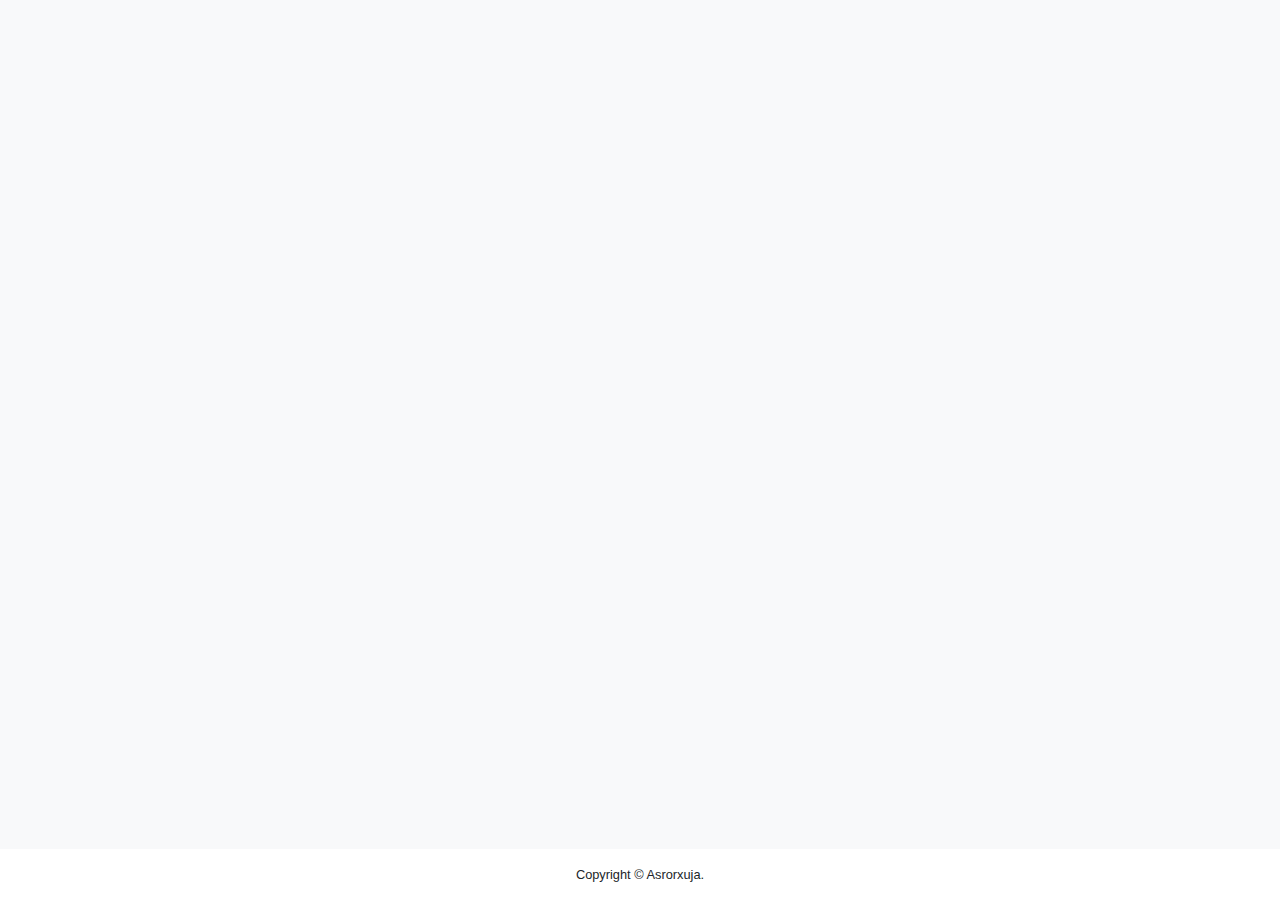
==== index.html @ 5fe17bbd "initial commit" ====
<!doctype html>
<html class="h-100" lang="en">
<head>
  <meta charset="utf-8">
  <meta name="viewport" content="width=device-width, initial-scale=1, shrink-to-fit=no">
  <title>eCommerce | Product</title>
  <link rel="stylesheet" href="css/bootstrap.min.css">
  <link rel="stylesheet" href="css/styles.css">
</head>
<body class="d-flex flex-column h-100 bg-light">



  <footer class="site-footer py-3 mt-auto text-center bg-white">
    <div class="container">
      <p class="mb-0 small">Copyright &copy; Asrorxuja.</p>
    </div>
  </footer>


  <script src="js/jquery-3.6.0.min.js"></script>
  <script src="js/bootstrap.bundle.min.js"></script>
</body>
</html>
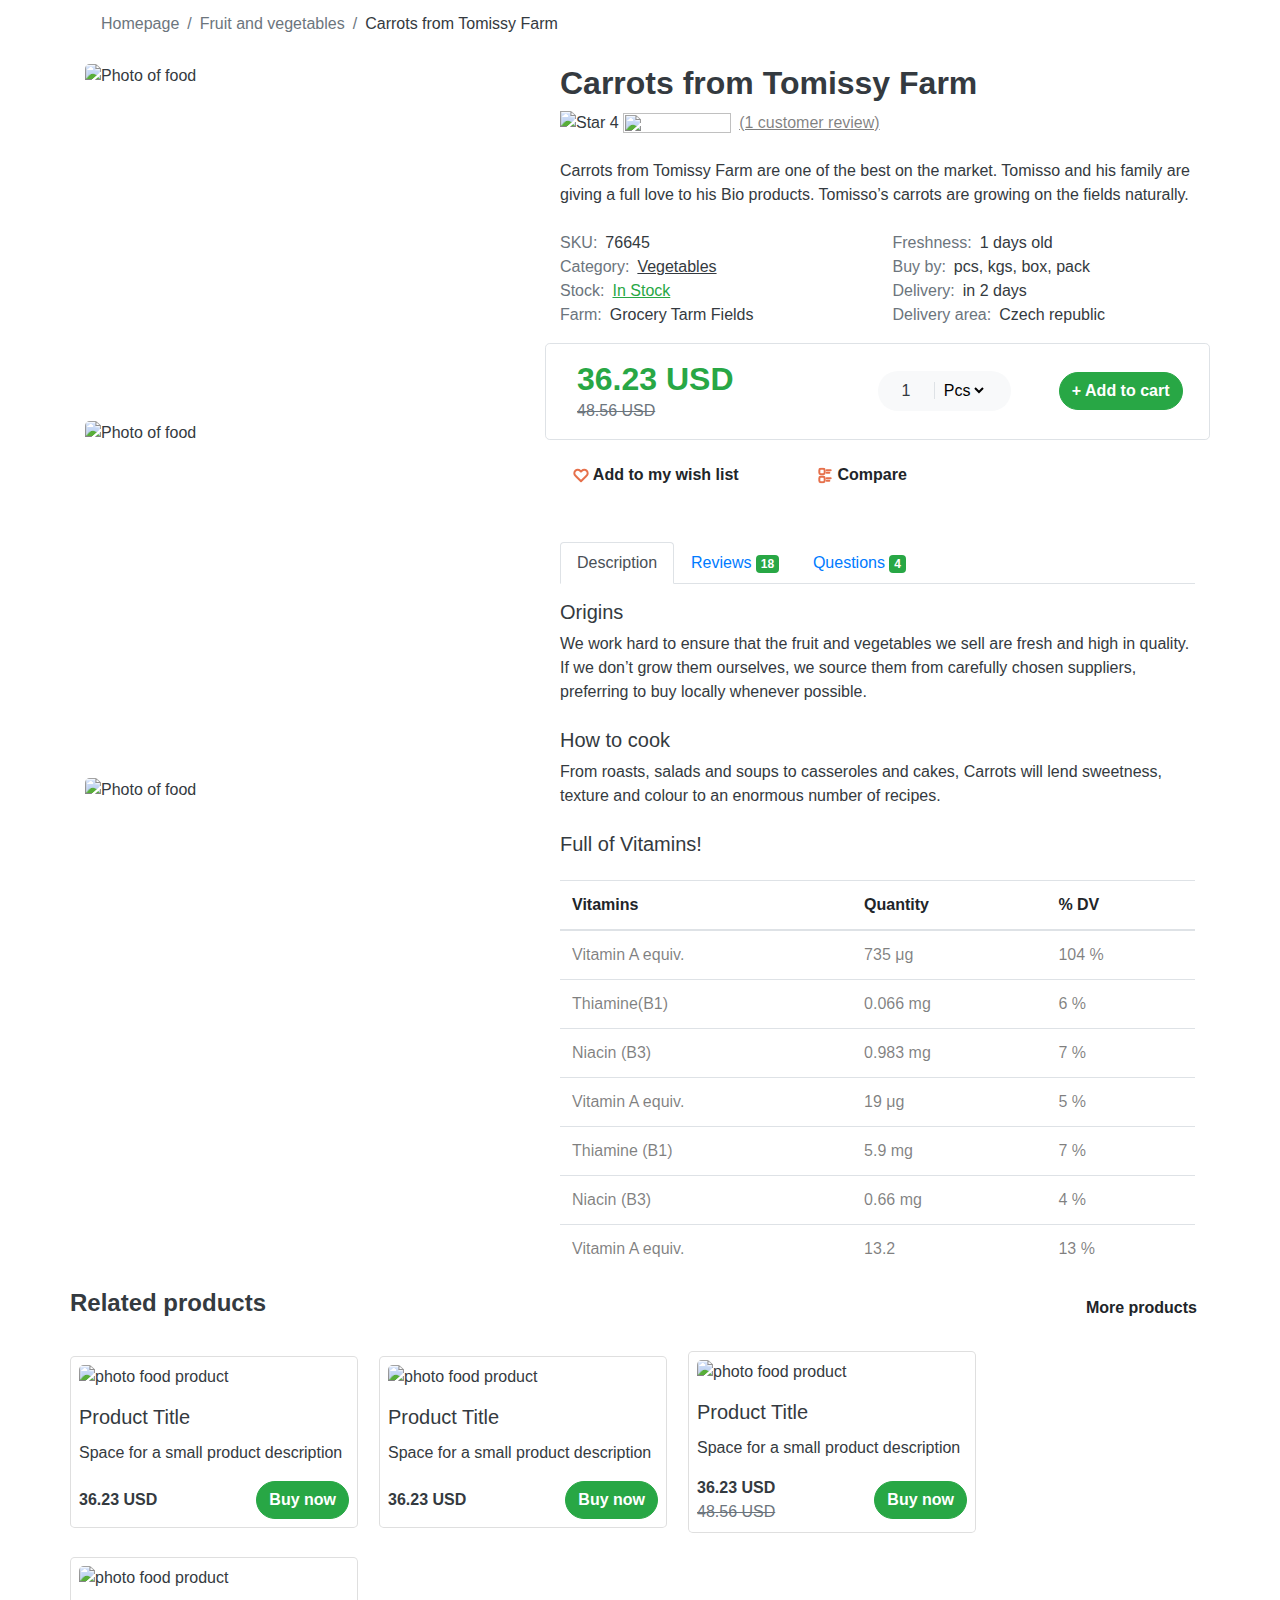
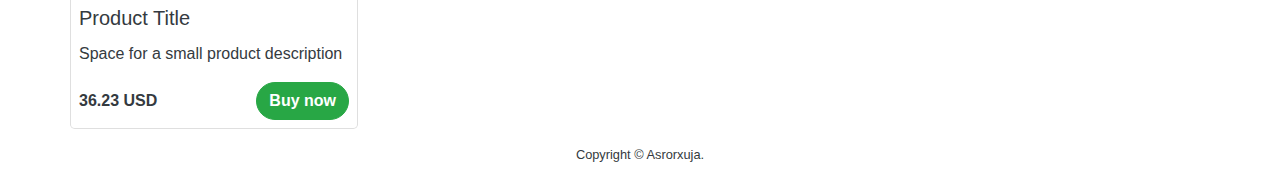
==== commit 0453ce29: "reindent" ====
--- a/index.html
+++ b/index.html
@@ -7,18 +7,299 @@
   <link rel="stylesheet" href="css/bootstrap.min.css">
   <link rel="stylesheet" href="css/styles.css">
 </head>
-<body class="d-flex flex-column h-100 bg-light">
-
-
-
-  <footer class="site-footer py-3 mt-auto text-center bg-white">
-    <div class="container">
-      <p class="mb-0 small">Copyright &copy; Asrorxuja.</p>
-    </div>
-  </footer>
-
-
-  <script src="js/jquery-3.6.0.min.js"></script>
-  <script src="js/bootstrap.bundle.min.js"></script>
-</body>
-</html>
+<body class="d-flex flex-column h-100 bg-white text-dark">
+
+  <header class="sr-only">
+    <h1>Freshnesecom - Products</h1>
+  </header>
+
+  <!-- SITE-MAIN -->
+
+  <main class="site-main">
+    <section class="container-lg">
+      <h2 class="sr-only">About Food products</h2>
+      <nav aria-label="breadcrumb">
+        <ol class="breadcrumb  bg-white">
+          <li class="breadcrumb-item"><a class="text-muted" href="#">Homepage</a></li>
+          <li class="breadcrumb-item"><a class="text-muted" href="#">Fruit and vegetables</a></li>
+          <li class="breadcrumb-item active text-dark" aria-current="page">Carrots from Tomissy Farm</li>
+        </ol>
+      </nav>
+      <div class="row">
+        <div class="col-5">
+          <img class="d-block img-fluid w-100 mb-3 rounded-lg" src="./img/foto-food.jpg" alt="Photo of food" width="569" height="436">
+          <img class="d-block img-fluid w-100 mb-3 rounded-lg" src="./img/foto-food.jpg" alt="Photo of food" width="569" height="436">
+          <img class="d-block img-fluid w-100 mb-3 rounded-lg" src="./img/foto-food.jpg" alt="Photo of food" width="569" height="436">
+        </div>
+        <div class="col-7">
+          <h2 class="font-weight-bold">Carrots from Tomissy Farm</h2>
+          <div class="row container-lg align-items-center">
+            <div class="product__rating">
+              <img src="./img/icon-star-white.svg" width="108" height="20" alt="Star 4">
+              <img class="product__rating-star" style="--star-count: 4" src="./img/icon-star-yellow.svg" width="108" height="20" alt="" aria-hidden="true">
+            </div>
+            <span class="text-black-50 ml-2"><u>(1 customer review)</u></span>
+          </div>
+          <p class="my-4">Carrots from Tomissy Farm are one of the best on the market. Tomisso and his family are giving a full love to his Bio products. Tomisso’s carrots are growing on the fields naturally.</p>
+          <div class="row">
+            <div class="col-6">
+              <dl>
+                <div class="d-flex flex-wrap">
+                  <dt class="mr-2 text-secondary font-weight-normal">SKU:</dt>
+                  <dd class="mb-0 font-weight-normal">76645</dd>
+                </div>
+                <div class="d-flex flex-wrap">
+                  <dt class="mr-2 text-secondary font-weight-normal">Category:</dt>
+                  <dd class="mb-0 font-weight-normal"><u>Vegetables</u></dd>
+                </div>
+                <div class="d-flex flex-wrap">
+                  <dt class="mr-2 text-secondary font-weight-normal">Stock:</dt>
+                  <dd class="mb-0 font-weight-normal text-success"><u>In Stock</u></dd>
+                </div>
+                <div class="d-flex flex-wrap">
+                  <dt class="mr-2 text-secondary font-weight-normal">Farm:</dt>
+                  <dd class="mb-0 font-weight-normal">Grocery Tarm Fields</dd>
+                </div>
+              </dl>
+
+            </div>
+            <div class="col-6">
+              <dl>
+                <div class="d-flex flex-wrap">
+                  <dt class="mr-2 text-secondary font-weight-normal">Freshness:</dt>
+                  <dd class="mb-0 font-weight-normal">1 days old</dd>
+                </div>
+                <div class="d-flex flex-wrap">
+                  <dt class="mr-2 text-secondary font-weight-normal">Buy by:</dt>
+                  <dd class="mb-0 font-weight-normal">pcs, kgs, box, pack</dd>
+                </div>
+                <div class="d-flex flex-wrap">
+                  <dt class="mr-2 text-secondary font-weight-normal">Delivery:</dt>
+                  <dd class="mb-0 font-weight-normal">in 2 days</dd>
+                </div>
+                <div class="d-flex flex-wrap">
+                  <dt class="mr-2 text-secondary font-weight-normal">Delivery area:</dt>
+                  <dd class="mb-0 font-weight-normal">Czech republic</dd>
+                </div>
+              </dl>
+            </div>
+          </div>
+
+          <div class="row align-items-center justify-content-between border rounded-lg py-3 px-3 mb-3">
+            <div class="col-4">
+              <p class="cart__price-title m-0 text-success font-weight-bold font h2">36.23 USD</p>
+              <p class="cart__price-discount m-0 text-muted"><del>48.56 USD</del></p>
+            </div>
+
+            <div class="col-6">
+              <div class="row align-items-center">
+                <div class="cart__price-select bg-light rounded-pill border-secondary align-items-center py-2 px-4 mr-5">
+                  <span class="cart__price-caption border-right pr-4">1</span>
+                  <select class="border-0 bg-light" name="products__count">
+                    <option value="Pcs" selected disabled>Pcs</option>
+                    <option value="one">1</option>
+                    <option value="one">5</option>
+                    <option value="one">10</option>
+                    <option value="one">15</option>
+                    <option value="one">30</option>
+                  </select>
+                </div>
+                <button class="btn btn-success font-weight-bolder d-inline-flex rounded-pill">+ Add to cart</button>
+              </div>
+            </div>
+          </div>
+          <button class="btn font-weight-bolder mr-5"><svg width="16" height="17" viewBox="0 0 16 17" fill="none" xmlns="http://www.w3.org/2000/svg">
+            <path fill-rule="evenodd" clip-rule="evenodd"
+            d="M8.87281 3.76001C9.50933 3.12349 10.3726 2.7659 11.2728 2.7659C12.173 2.7659 13.0363 3.12349 13.6728 3.76001C14.3093 4.39653 14.6669 5.25984 14.6669 6.16001C14.6669 7.06019 14.3093 7.92349 13.6728 8.56001L12.7995 9.43334L7.99948 14.2333L3.19948 9.43334L2.32614 8.56001C1.68962 7.92349 1.33203 7.06019 1.33203 6.16001C1.33203 5.25984 1.68962 4.39653 2.32614 3.76001C2.96266 3.12349 3.82597 2.7659 4.72614 2.7659C5.62632 2.7659 6.48962 3.12349 7.12614 3.76001L7.99948 4.63334L8.87281 3.76001Z" stroke="#E6704B" stroke-width="2" stroke-linecap="round" stroke-linejoin="round" />
+          </svg> Add to my wish list</button>
+
+          <button class="btn font-weight-bolder"><svg width="16" height="17" viewBox="0 0 16 17" fill="none"
+            xmlns="http://www.w3.org/2000/svg"><g clip-path="url(#clip0)">
+              <path d="M6.33398 1.83331H3.66732C2.93094 1.83331 2.33398 2.43027 2.33398 3.16665V5.83331C2.33398 6.56969 2.93094 7.16665 3.66732 7.16665H6.33398C7.07036 7.16665 7.66732 6.56969 7.66732 5.83331V3.16665C7.66732 2.43027 7.07036 1.83331 6.33398 1.83331Z" stroke="#E6704B" stroke-width="2" stroke-linecap="round" stroke-linejoin="round" />
+              <path d="M6.33398 9.83331H3.66732C2.93094 9.83331 2.33398 10.4303 2.33398 11.1666V13.8333C2.33398 14.5697 2.93094 15.1666 3.66732 15.1666H6.33398C7.07036 15.1666 7.66732 14.5697 7.66732 13.8333V11.1666C7.66732 10.4303 7.07036 9.83331 6.33398 9.83331Z" stroke="#E6704B" stroke-width="2" stroke-linecap="round" stroke-linejoin="round" />
+              <path d="M13.668 11.1665H9.66797" stroke="#E6704B" stroke-width="2" stroke-linecap="round"
+              stroke-linejoin="round" />
+              <path d="M12.3346 13.8333H9.66797" stroke="#E6704B" stroke-width="2" stroke-linecap="round"
+              stroke-linejoin="round" />
+              <path d="M12.3346 5.83331H9.66797" stroke="#E6704B" stroke-width="2" stroke-linecap="round"
+              stroke-linejoin="round" />
+              <path d="M13.668 3.16647H9.66797" stroke="#E6704B" stroke-width="2" stroke-linecap="round" stroke-linejoin="round" />
+            </g><defs><clipPath id="clip0"><rect width="16" height="16" fill="white" transform="translate(0 0.5)" /></clipPath>
+            </defs></svg> Compare</button>
+
+
+            <div class="product__tabs mt-5">
+
+              <ul class="nav nav-tabs flex-nowrap mb-3" id="myTab" role="tablist">
+                <li class="nav-item flex-shrink-0" role="presentation">
+                  <a class="nav-link active" id="home-tab" data-toggle="tab" href="#home" role="tab" aria-controls="home" aria-selected="true">Description</a>
+                </li>
+                <li class="nav-item flex-shrink-0" role="presentation">
+                  <a class="nav-link" id="profile-tab" data-toggle="tab" href="#profile" role="tab" aria-controls="profile" aria-selected="false">Reviews <span class="badge badge-success">18</span></a>
+                </li>
+                <li class="nav-item flex-shrink-0" role="presentation">
+                  <a class="nav-link" id="contact-tab" data-toggle="tab" href="#contact" role="tab" aria-controls="contact" aria-selected="false">Questions <span class="badge badge-success">4</span></a>
+                </li>
+              </ul>
+              <div class="tab-content" id="myTabContent">
+                <div class="tab-pane fade show active" id="home" role="tabpanel" aria-labelledby="home-tab"><div>
+                  <h3 class="h5">Origins</h3>
+                  <p class="mb-4">We work hard to ensure that the fruit and vegetables we sell are fresh and high in quality. If we don’t
+                    grow them ourselves, we source them from carefully chosen suppliers, preferring to buy locally whenever
+                    possible.
+                  </p>
+                  <h3 class="h5">How to cook</h3>
+                  <p class="mb-4">From roasts, salads and soups to casseroles and cakes, Carrots will lend sweetness, texture and colour to
+                    an enormous number of recipes.</p>
+
+                    <h3 class="h5 mb-4">Full of Vitamins!</h3>
+
+                    <table class="table">
+                      <thead>
+                        <tr>
+                          <th scope="col">Vitamins</th>
+                          <th scope="col">Quantity</th>
+                          <th scope="col">% DV</th>
+                        </tr>
+                      </thead>
+                      <tbody class="text-black-50">
+                        <tr>
+                          <td>Vitamin A equiv.</td>
+                          <td>735 μg</td>
+                          <td>104 %</td>
+                        </tr>
+                        <tr>
+                          <td>Thiamine(B1)</td>
+                          <td>0.066 mg</td>
+                          <td>6 %</td>
+                        </tr>
+                        <tr>
+                          <td>Niacin (B3)</td>
+                          <td>0.983 mg</td>
+                          <td>7 %</td>
+                        </tr>
+                        <tr>
+                          <td>Vitamin A equiv.</td>
+                          <td>19 μg</td>
+                          <td>5 %</td>
+                        </tr>
+                        <tr>
+                          <td>Thiamine (B1)</td>
+                          <td>5.9 mg</td>
+                          <td>7 %</td>
+                        </tr>
+                        <tr>
+                          <td>Niacin (B3)</td>
+                          <td>0.66 mg</td>
+                          <td>4 %</td>
+                        </tr>
+                        <tr>
+                          <td>Vitamin A equiv.</td>
+                          <td>13.2</td>
+                          <td>13 %</td>
+                        </tr>
+                      </tbody>
+                    </table>
+                  </div></div>
+                  <div class="tab-pane fade" id="profile" role="tabpanel" aria-labelledby="profile-tab">
+                    <h2>HALI TO'LDIRILMAGAN )</h2>
+                  </div>
+                  <div class="tab-pane fade" id="contact" role="tabpanel" aria-labelledby="contact-tab">
+                    <h2>BU YER HAM HALI TO'LDIRILMAGAN )</h2>
+                  </div>
+                </div>
+              </div>
+            </div>
+          </div>
+
+          <div class="row align-items-center justify-content-between">
+            <h3 class="h4 font-weight-bolder">Related products</h3>
+            <a class="btn font-weight-bolder" href="#">More products</a>
+          </div>
+
+          <div class="row align-items-center mt-4 flex-wrap">
+
+            <div class="col-3 mr-4 p-0">
+              <div class="card p-2 rounded-lg" style="width: 18rem;">
+                <img src="./img/foto-food.jpg" class="card-img-top rounded-lg" alt="photo food product">
+                <div class="card-body p-0">
+                  <h5 class="card-title mt-3">Product Title</h5>
+                  <p class="card-text">Space for a small product description</p>
+                  <div class="col d-flex align-items-center justify-content-between p-0">
+                    <div>
+                      <p class="cart__price-title m-0 font-weight-bold">36.23 USD</p>
+                      <p class="cart__price-discount m-0 text-muted d-none"><del>48.56 USD</del></p>
+                    </div>
+                    <a href="#" class="btn btn-success rounded-pill font-weight-bolder">Buy now</a>
+                  </div>
+                </div>
+              </div>
+            </div>
+
+            <div class="col-3 mr-4 p-0">
+              <div class="card p-2 rounded-lg" style="width: 18rem;">
+                <img src="./img/foto-food.jpg" class="card-img-top rounded-lg" alt="photo food product">
+                <div class="card-body p-0">
+                  <h5 class="card-title mt-3">Product Title</h5>
+                  <p class="card-text">Space for a small product description</p>
+                  <div class="col d-flex align-items-center justify-content-between p-0">
+                    <div>
+                      <p class="cart__price-title m-0 font-weight-bold">36.23 USD</p>
+                      <p class="cart__price-discount m-0 text-muted d-none"><del>48.56 USD</del></p>
+                    </div>
+                    <a href="#" class="btn btn-success rounded-pill font-weight-bolder">Buy now</a>
+                  </div>
+                </div>
+              </div>
+            </div>
+
+            <div class="col-3 mr-4 p-0">
+              <div class="card p-2 rounded-lg" style="width: 18rem;">
+                <img src="./img/foto-food.jpg" class="card-img-top rounded-lg" alt="photo food product">
+                <div class="card-body p-0">
+                  <h5 class="card-title mt-3">Product Title</h5>
+                  <p class="card-text">Space for a small product description</p>
+                  <div class="col d-flex align-items-center justify-content-between p-0">
+                    <div>
+                      <p class="cart__price-title m-0 font-weight-bold">36.23 USD</p>
+                      <p class="cart__price-discount m-0 text-muted"><del>48.56 USD</del></p>
+                    </div>
+                    <a href="#" class="btn btn-success rounded-pill font-weight-bolder">Buy now</a>
+                  </div>
+                </div>
+              </div>
+            </div>
+
+            <div class="col-3 mt-4 p-0">
+              <div class="card p-2 rounded-lg" style="width: 18rem;">
+                <img src="./img/foto-food.jpg" class="card-img-top rounded-lg" alt="photo food product">
+                <div class="card-body p-0">
+                  <h5 class="card-title mt-3">Product Title</h5>
+                  <p class="card-text">Space for a small product description</p>
+                  <div class="col d-flex align-items-center justify-content-between p-0">
+                    <div>
+                      <p class="cart__price-title m-0 font-weight-bold">36.23 USD</p>
+                      <p class="cart__price-discount m-0 text-muted d-none"><del>48.56 USD</del></p>
+                    </div>
+                    <a href="#" class="btn btn-success rounded-pill font-weight-bolder">Buy now</a>
+                  </div>
+                </div>
+              </div>
+            </div>
+          </div>
+        </section>
+      </main>
+
+<!-- FOOTER -->
+
+      <footer class="site-footer py-3 mt-auto text-center bg-white">
+        <div class="container-lg">
+          <p class="mb-0 small">Copyright &copy; Asrorxuja.</p>
+        </div>
+      </footer>
+
+
+      <script src="js/jquery-3.6.0.min.js"></script>
+      <script src="js/bootstrap.bundle.min.js"></script>
+    </body>
+    </html>
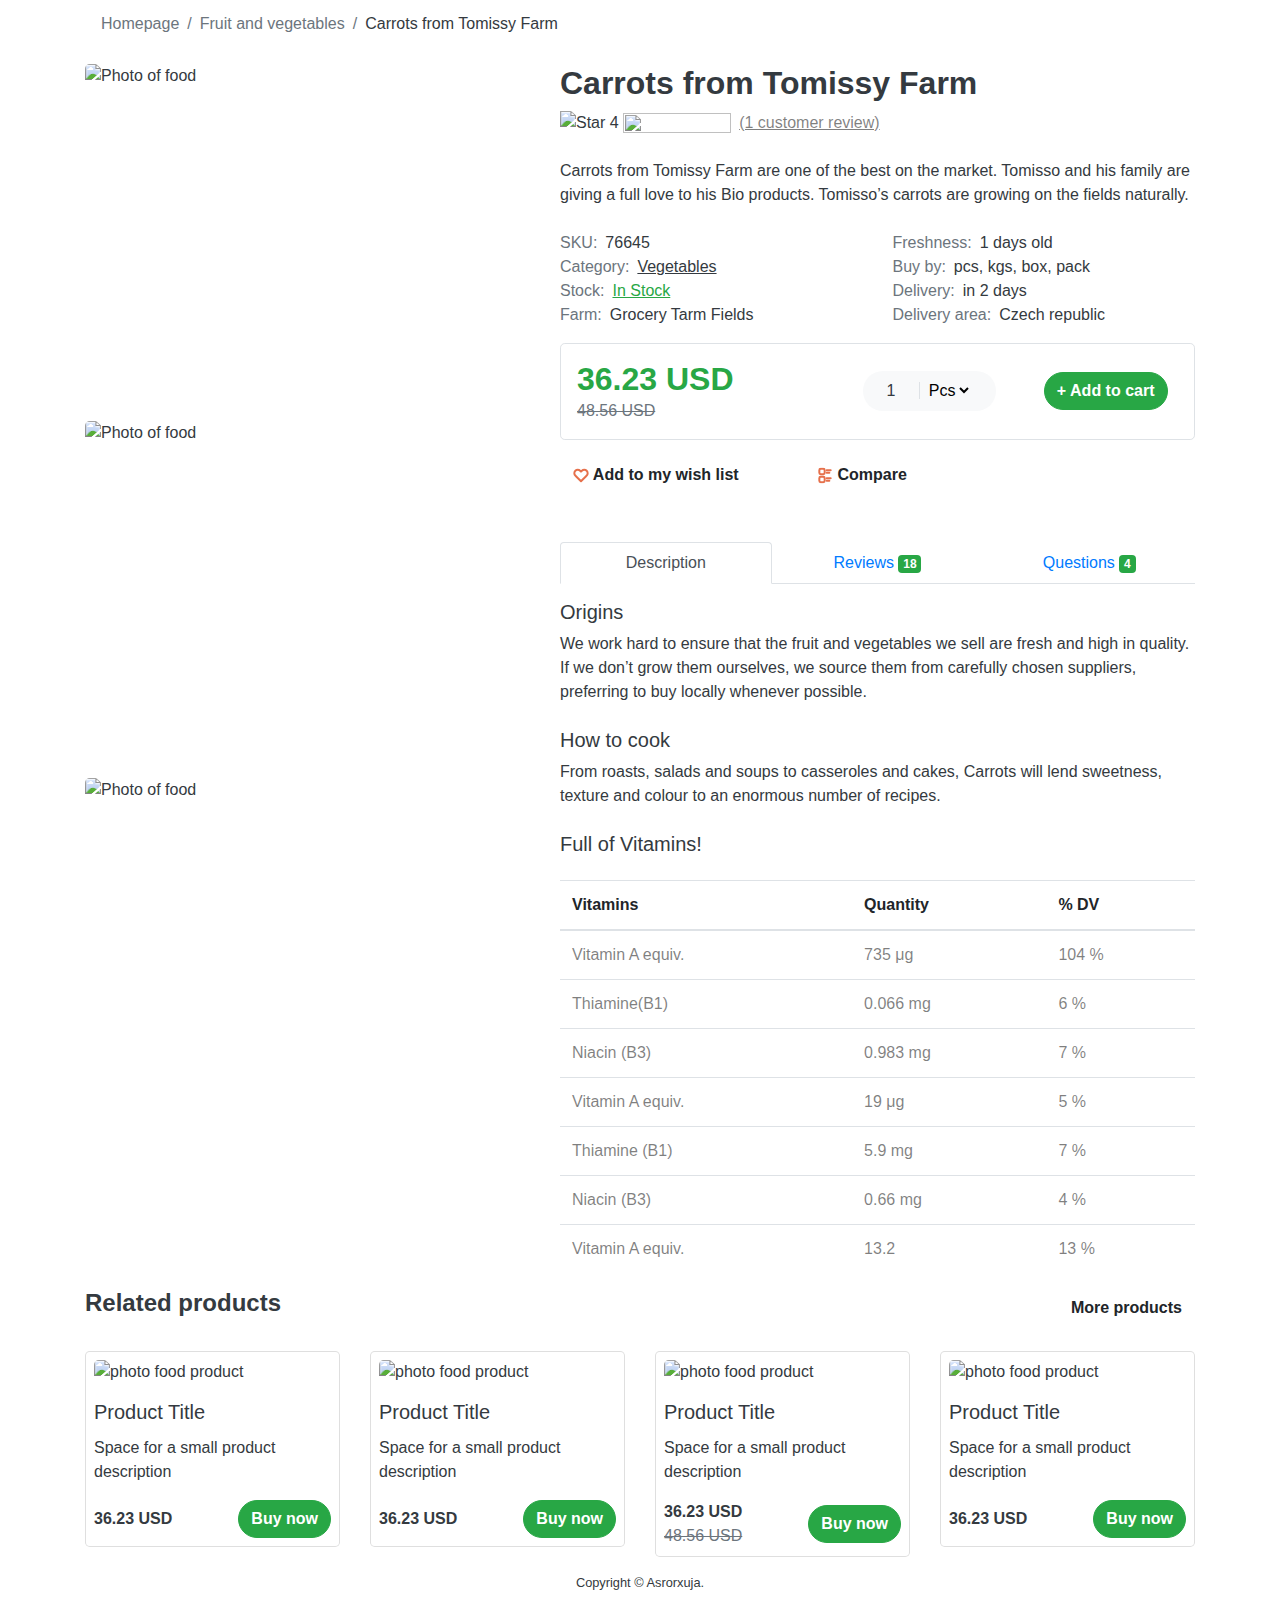
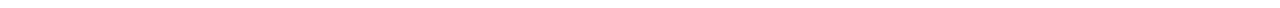
==== commit 41b8ef7a: "fix bugs" ====
--- a/index.html
+++ b/index.html
@@ -85,7 +85,7 @@
             </div>
           </div>
 
-          <div class="row align-items-center justify-content-between border rounded-lg py-3 px-3 mb-3">
+          <div class="row no-gutters align-items-center justify-content-between border rounded-lg py-3 px-3 mb-3">
             <div class="col-4">
               <p class="cart__price-title m-0 text-success font-weight-bold font h2">36.23 USD</p>
               <p class="cart__price-discount m-0 text-muted"><del>48.56 USD</del></p>
@@ -130,15 +130,15 @@
 
             <div class="product__tabs mt-5">
 
-              <ul class="nav nav-tabs flex-nowrap mb-3" id="myTab" role="tablist">
-                <li class="nav-item flex-shrink-0" role="presentation">
-                  <a class="nav-link active" id="home-tab" data-toggle="tab" href="#home" role="tab" aria-controls="home" aria-selected="true">Description</a>
+              <ul class="row no-gutters justify-content-between nav nav-tabs flex-nowrap mb-3" id="myTab" role="tablist">
+                <li class="nav-item col-4 flex-shrink-0" role="presentation">
+                  <a class="nav-link text-center active" id="home-tab" data-toggle="tab" href="#home" role="tab" aria-controls="home" aria-selected="true">Description</a>
                 </li>
-                <li class="nav-item flex-shrink-0" role="presentation">
-                  <a class="nav-link" id="profile-tab" data-toggle="tab" href="#profile" role="tab" aria-controls="profile" aria-selected="false">Reviews <span class="badge badge-success">18</span></a>
+                <li class="nav-item col-4 flex-shrink-0" role="presentation">
+                  <a class="nav-link text-center" id="profile-tab" data-toggle="tab" href="#profile" role="tab" aria-controls="profile" aria-selected="false">Reviews <span class="badge badge-success">18</span></a>
                 </li>
-                <li class="nav-item flex-shrink-0" role="presentation">
-                  <a class="nav-link" id="contact-tab" data-toggle="tab" href="#contact" role="tab" aria-controls="contact" aria-selected="false">Questions <span class="badge badge-success">4</span></a>
+                <li class="nav-item col-4 flex-shrink-0" role="presentation">
+                  <a class="nav-link text-center" id="contact-tab" data-toggle="tab" href="#contact" role="tab" aria-controls="contact" aria-selected="false">Questions <span class="badge badge-success">4</span></a>
                 </li>
               </ul>
               <div class="tab-content" id="myTabContent">
@@ -212,15 +212,15 @@
             </div>
           </div>
 
-          <div class="row align-items-center justify-content-between">
+          <div class="d-flex align-items-center justify-content-between">
             <h3 class="h4 font-weight-bolder">Related products</h3>
             <a class="btn font-weight-bolder" href="#">More products</a>
           </div>
 
-          <div class="row align-items-center mt-4 flex-wrap">
-
-            <div class="col-3 mr-4 p-0">
-              <div class="card p-2 rounded-lg" style="width: 18rem;">
+          <div class="row align-items-start mt-4">
+
+            <div class="col-3">
+              <div class="card p-2 rounded-lg">
                 <img src="./img/foto-food.jpg" class="card-img-top rounded-lg" alt="photo food product">
                 <div class="card-body p-0">
                   <h5 class="card-title mt-3">Product Title</h5>
@@ -236,8 +236,8 @@
               </div>
             </div>
 
-            <div class="col-3 mr-4 p-0">
-              <div class="card p-2 rounded-lg" style="width: 18rem;">
+            <div class="col-3">
+              <div class="card p-2 rounded-lg">
                 <img src="./img/foto-food.jpg" class="card-img-top rounded-lg" alt="photo food product">
                 <div class="card-body p-0">
                   <h5 class="card-title mt-3">Product Title</h5>
@@ -253,8 +253,8 @@
               </div>
             </div>
 
-            <div class="col-3 mr-4 p-0">
-              <div class="card p-2 rounded-lg" style="width: 18rem;">
+            <div class="col-3">
+              <div class="card p-2 rounded-lg">
                 <img src="./img/foto-food.jpg" class="card-img-top rounded-lg" alt="photo food product">
                 <div class="card-body p-0">
                   <h5 class="card-title mt-3">Product Title</h5>
@@ -270,8 +270,8 @@
               </div>
             </div>
 
-            <div class="col-3 mt-4 p-0">
-              <div class="card p-2 rounded-lg" style="width: 18rem;">
+            <div class="col-3">
+              <div class="card p-2 rounded-lg">
                 <img src="./img/foto-food.jpg" class="card-img-top rounded-lg" alt="photo food product">
                 <div class="card-body p-0">
                   <h5 class="card-title mt-3">Product Title</h5>
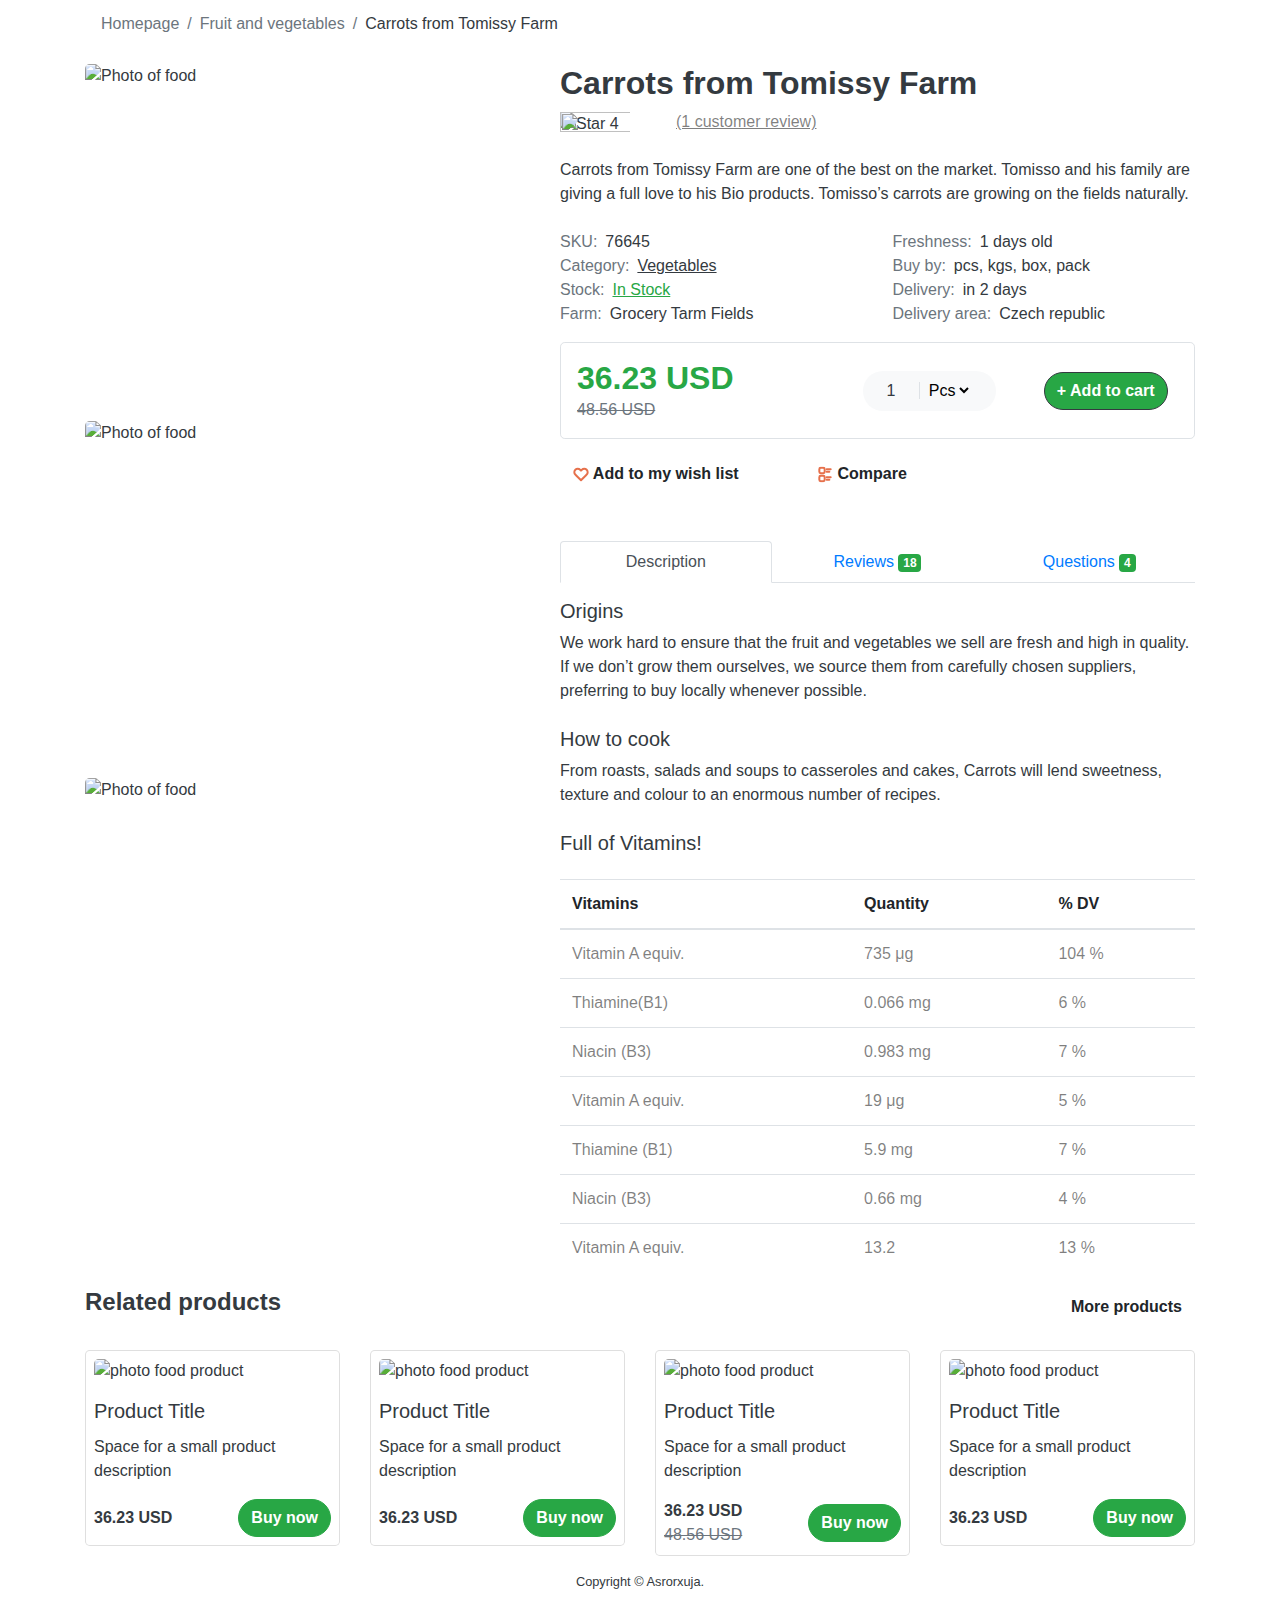
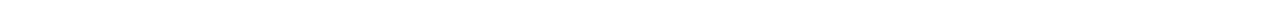
==== commit f2cf8c1a: "add checkout page" ====
--- a/index.html
+++ b/index.html
@@ -104,7 +104,7 @@
                     <option value="one">30</option>
                   </select>
                 </div>
-                <button class="btn btn-success font-weight-bolder d-inline-flex rounded-pill">+ Add to cart</button>
+                <button class="btn btn-success font-weight-bolder d-inline-flex rounded-pill border-dark">+ Add to cart</button>
               </div>
             </div>
           </div>
--- a/css/styles.css
+++ b/css/styles.css
@@ -0,0 +1,18 @@
+/* STAR */
+
+.product__rating {
+  position: relative;
+  display: inline-flex;
+}
+
+.product__rating-star {
+  position: absolute;
+  top: 0;
+  left: 0;
+  width: 100%;
+  --star-width: calc(88px / 5 * var(--star-count));
+  clip: rect(0 var(--star-width) var(--star-width) 0);
+}
+
+/* CHECKOUT-PAGE */
+
